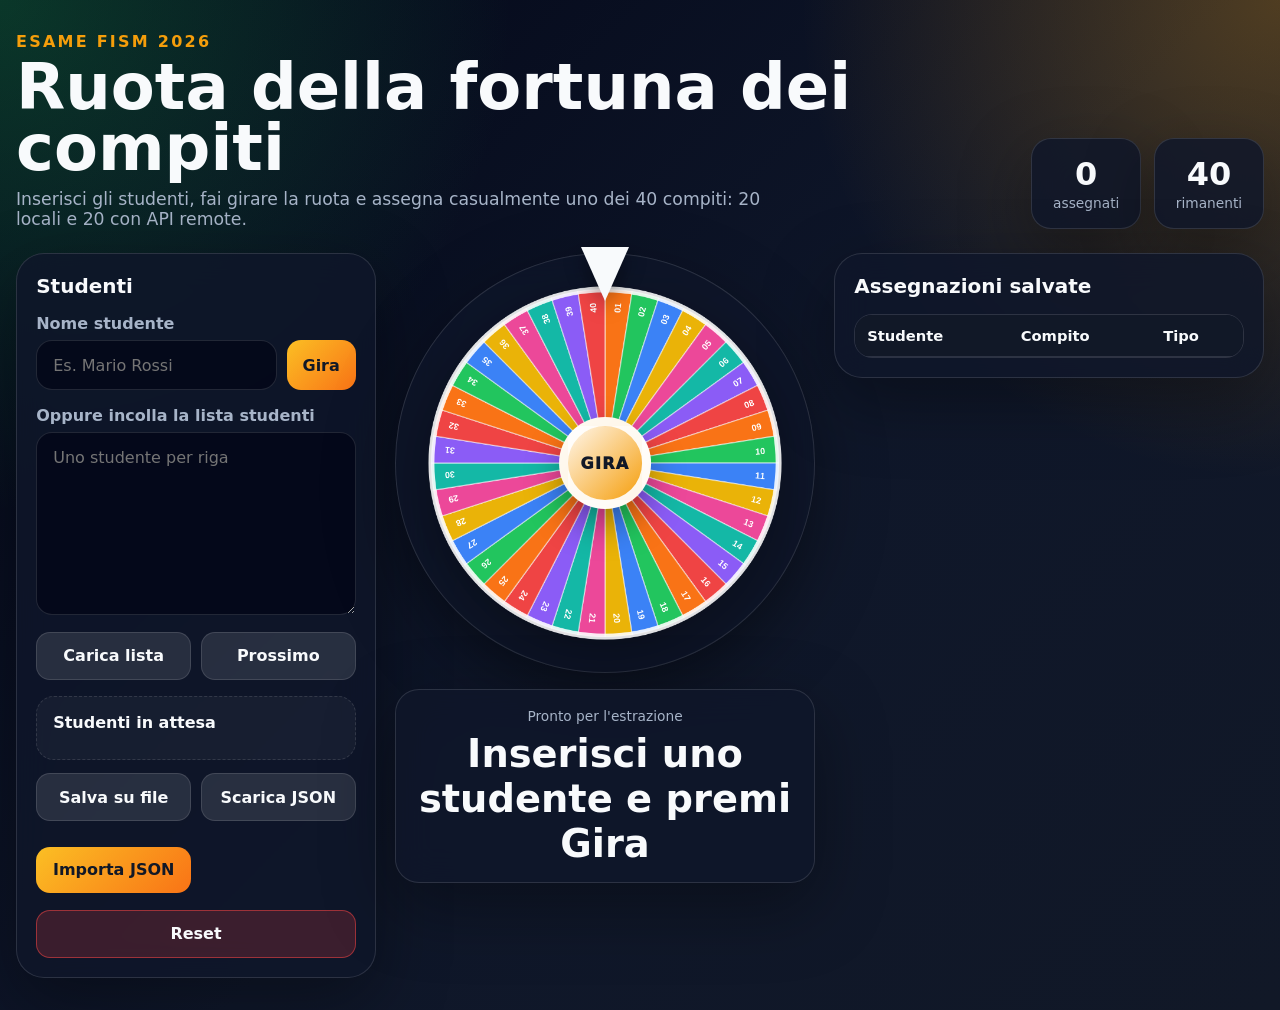
==== ESAME/ruota_assegnazione_esame_fism2026/index.html @ 1c54659e "Esame" ====
<!DOCTYPE html>
<html lang="it">
<head>
    <meta charset="UTF-8">
    <meta name="viewport" content="width=device-width, initial-scale=1.0">
    <title>Ruota assegnazione esame FISM 2026</title>
    <link rel="stylesheet" href="style.css">
</head>
<body>
    <main class="app">
        <section class="hero">
            <div>
                <p class="eyebrow">Esame FISM 2026</p>
                <h1>Ruota della fortuna dei compiti</h1>
                <p class="subtitle">Inserisci gli studenti, fai girare la ruota e assegna casualmente uno dei 40 compiti: 20 locali e 20 con API remote.</p>
            </div>
            <div class="stats" aria-label="Statistiche assegnazioni">
                <div><strong id="assignedCount">0</strong><span>assegnati</span></div>
                <div><strong id="remainingCount">40</strong><span>rimanenti</span></div>
            </div>
        </section>

        <section class="layout">
            <aside class="panel controls">
                <h2>Studenti</h2>
                <label for="studentName">Nome studente</label>
                <div class="inline-form">
                    <input id="studentName" type="text" placeholder="Es. Mario Rossi" autocomplete="off">
                    <button id="spinButton" type="button">Gira</button>
                </div>

                <label for="studentList">Oppure incolla la lista studenti</label>
                <textarea id="studentList" rows="8" placeholder="Uno studente per riga"></textarea>
                <div class="actions-grid">
                    <button id="loadStudentsButton" type="button" class="secondary">Carica lista</button>
                    <button id="nextStudentButton" type="button" class="secondary">Prossimo</button>
                </div>

                <div class="queue-box">
                    <h3>Studenti in attesa</h3>
                    <ol id="studentQueue"></ol>
                </div>

                <div class="actions-grid">
                    <button id="saveFileButton" type="button" class="secondary">Salva su file</button>
                    <button id="downloadButton" type="button" class="secondary">Scarica JSON</button>
                    <label class="file-button" for="importFile">Importa JSON</label>
                    <input id="importFile" type="file" accept="application/json">
                    <button id="resetButton" type="button" class="danger">Reset</button>
                </div>
            </aside>

            <section class="wheel-section">
                <div class="wheel-card">
                    <div class="pointer" aria-hidden="true"></div>
                    <canvas id="wheel" width="620" height="620" aria-label="Ruota dei compiti"></canvas>
                    <div class="wheel-center">
                        <span>GIRA</span>
                    </div>
                </div>
                <div id="result" class="result" aria-live="polite">
                    <span class="small">Pronto per l'estrazione</span>
                    <strong>Inserisci uno studente e premi Gira</strong>
                </div>
            </section>

            <aside class="panel assignments-panel">
                <h2>Assegnazioni salvate</h2>
                <div class="table-wrap">
                    <table>
                        <thead>
                            <tr>
                                <th>Studente</th>
                                <th>Compito</th>
                                <th>Tipo</th>
                            </tr>
                        </thead>
                        <tbody id="assignmentsTable"></tbody>
                    </table>
                </div>
            </aside>
        </section>
    </main>

    <script src="script.js"></script>
</body>
</html>
---- ESAME/ruota_assegnazione_esame_fism2026/style.css ----
:root {
    color-scheme: dark;
    --bg: #0f172a;
    --card: rgba(15, 23, 42, 0.82);
    --card-strong: #111827;
    --text: #f8fafc;
    --muted: #a7b4c8;
    --accent: #f59e0b;
    --accent-2: #22c55e;
    --danger: #ef4444;
    --border: rgba(255, 255, 255, 0.12);
    --shadow: 0 24px 70px rgba(0, 0, 0, 0.35);
    font-family: Inter, ui-sans-serif, system-ui, -apple-system, BlinkMacSystemFont, "Segoe UI", sans-serif;
}

* {
    box-sizing: border-box;
}

body {
    min-height: 100vh;
    margin: 0;
    color: var(--text);
    background:
        radial-gradient(circle at top left, rgba(34, 197, 94, 0.26), transparent 32rem),
        radial-gradient(circle at top right, rgba(245, 158, 11, 0.28), transparent 30rem),
        linear-gradient(135deg, #020617 0%, var(--bg) 54%, #111827 100%);
}

button,
input,
textarea {
    font: inherit;
}

button,
.file-button {
    border: 0;
    border-radius: 14px;
    padding: 0.85rem 1rem;
    color: #111827;
    background: linear-gradient(135deg, #fbbf24, #f97316);
    font-weight: 800;
    cursor: pointer;
    transition: transform 0.2s ease, filter 0.2s ease, opacity 0.2s ease;
    text-align: center;
}

button:hover,
.file-button:hover {
    transform: translateY(-2px);
    filter: brightness(1.06);
}

button:disabled {
    cursor: not-allowed;
    opacity: 0.45;
    transform: none;
}

.secondary {
    color: var(--text);
    background: rgba(255, 255, 255, 0.11);
    border: 1px solid var(--border);
}

.danger {
    color: var(--text);
    background: rgba(239, 68, 68, 0.2);
    border: 1px solid rgba(239, 68, 68, 0.55);
}

.app {
    width: min(1500px, calc(100% - 2rem));
    margin: 0 auto;
    padding: 2rem 0;
}

.hero {
    display: flex;
    align-items: end;
    justify-content: space-between;
    gap: 2rem;
    margin-bottom: 1.5rem;
}

.eyebrow {
    margin: 0 0 0.4rem;
    color: var(--accent);
    text-transform: uppercase;
    letter-spacing: 0.14em;
    font-weight: 900;
}

h1,
h2,
h3,
p {
    margin-top: 0;
}

h1 {
    margin-bottom: 0.65rem;
    font-size: clamp(2rem, 5vw, 4.8rem);
    line-height: 0.95;
}

h2 {
    font-size: 1.25rem;
}

.subtitle {
    max-width: 780px;
    margin-bottom: 0;
    color: var(--muted);
    font-size: 1.08rem;
}

.stats {
    display: grid;
    grid-template-columns: repeat(2, minmax(110px, 1fr));
    gap: 0.8rem;
}

.stats div,
.panel,
.wheel-card,
.result {
    border: 1px solid var(--border);
    background: var(--card);
    box-shadow: var(--shadow);
    backdrop-filter: blur(18px);
}

.stats div {
    border-radius: 20px;
    padding: 1rem 1.2rem;
    text-align: center;
}

.stats strong {
    display: block;
    font-size: 2rem;
}

.stats span,
.small {
    color: var(--muted);
    font-size: 0.86rem;
}

.layout {
    display: grid;
    grid-template-columns: minmax(270px, 360px) minmax(410px, 1fr) minmax(300px, 430px);
    gap: 1.2rem;
    align-items: start;
}

.panel {
    border-radius: 28px;
    padding: 1.2rem;
}

label {
    display: block;
    margin: 1rem 0 0.45rem;
    color: var(--muted);
    font-weight: 700;
}

input,
textarea {
    width: 100%;
    border: 1px solid var(--border);
    border-radius: 16px;
    padding: 0.9rem 1rem;
    color: var(--text);
    background: rgba(2, 6, 23, 0.74);
    outline: none;
}

input:focus,
textarea:focus {
    border-color: rgba(245, 158, 11, 0.7);
    box-shadow: 0 0 0 4px rgba(245, 158, 11, 0.12);
}

textarea {
    resize: vertical;
}

.inline-form {
    display: grid;
    grid-template-columns: 1fr auto;
    gap: 0.6rem;
}

.actions-grid {
    display: grid;
    grid-template-columns: repeat(2, 1fr);
    gap: 0.6rem;
    margin-top: 0.8rem;
}

.actions-grid .danger {
    grid-column: 1 / -1;
}

#importFile {
    display: none;
}

.queue-box {
    margin-top: 1rem;
    padding: 1rem;
    border: 1px dashed var(--border);
    border-radius: 18px;
    background: rgba(255, 255, 255, 0.04);
}

.queue-box h3 {
    margin-bottom: 0.7rem;
    font-size: 1rem;
}

#studentQueue {
    display: grid;
    gap: 0.45rem;
    max-height: 170px;
    margin: 0;
    padding-left: 1.2rem;
    overflow: auto;
    color: var(--muted);
}

.wheel-section {
    display: grid;
    gap: 1rem;
    justify-items: center;
}

.wheel-card {
    position: relative;
    width: min(100%, 720px);
    aspect-ratio: 1;
    border-radius: 50%;
    padding: clamp(0.7rem, 2vw, 1.6rem);
}

#wheel {
    width: 100%;
    height: 100%;
    display: block;
    filter: drop-shadow(0 22px 30px rgba(0, 0, 0, 0.35));
    transition: transform 5.5s cubic-bezier(0.13, 0.84, 0.17, 1);
}

.pointer {
    position: absolute;
    z-index: 3;
    top: -0.45rem;
    left: 50%;
    width: 0;
    height: 0;
    transform: translateX(-50%);
    border-left: 24px solid transparent;
    border-right: 24px solid transparent;
    border-top: 54px solid #f8fafc;
    filter: drop-shadow(0 8px 10px rgba(0, 0, 0, 0.35));
}

.wheel-center {
    position: absolute;
    inset: 50% auto auto 50%;
    z-index: 2;
    display: grid;
    place-items: center;
    width: 22%;
    aspect-ratio: 1;
    transform: translate(-50%, -50%);
    border-radius: 50%;
    border: 9px solid rgba(255, 255, 255, 0.9);
    color: #111827;
    background: linear-gradient(135deg, #fff7ed, #f59e0b);
    font-weight: 950;
    letter-spacing: 0.08em;
    box-shadow: 0 16px 35px rgba(0, 0, 0, 0.34);
}

.result {
    width: min(100%, 760px);
    border-radius: 24px;
    padding: 1rem 1.2rem;
    text-align: center;
}

.result strong {
    display: block;
    margin-top: 0.35rem;
    font-size: clamp(1.35rem, 3vw, 2.4rem);
}

.result.winner {
    animation: pop 0.7s ease both;
    border-color: rgba(34, 197, 94, 0.72);
}

.table-wrap {
    max-height: 620px;
    overflow: auto;
    border-radius: 18px;
    border: 1px solid var(--border);
}

table {
    width: 100%;
    border-collapse: collapse;
    font-size: 0.92rem;
}

th,
td {
    padding: 0.75rem;
    border-bottom: 1px solid var(--border);
    text-align: left;
    vertical-align: top;
}

th {
    position: sticky;
    top: 0;
    z-index: 1;
    background: var(--card-strong);
}

td {
    color: var(--muted);
}

@keyframes pop {
    0% { transform: scale(0.94); }
    60% { transform: scale(1.03); }
    100% { transform: scale(1); }
}

@media (max-width: 1180px) {
    .layout {
        grid-template-columns: 1fr;
    }

    .hero {
        align-items: start;
        flex-direction: column;
    }
}

@media (max-width: 620px) {
    .app {
        width: min(100% - 1rem, 1500px);
        padding: 1rem 0;
    }

    .stats,
    .inline-form,
    .actions-grid {
        grid-template-columns: 1fr;
    }

    .wheel-card {
        min-width: 0;
    }
}
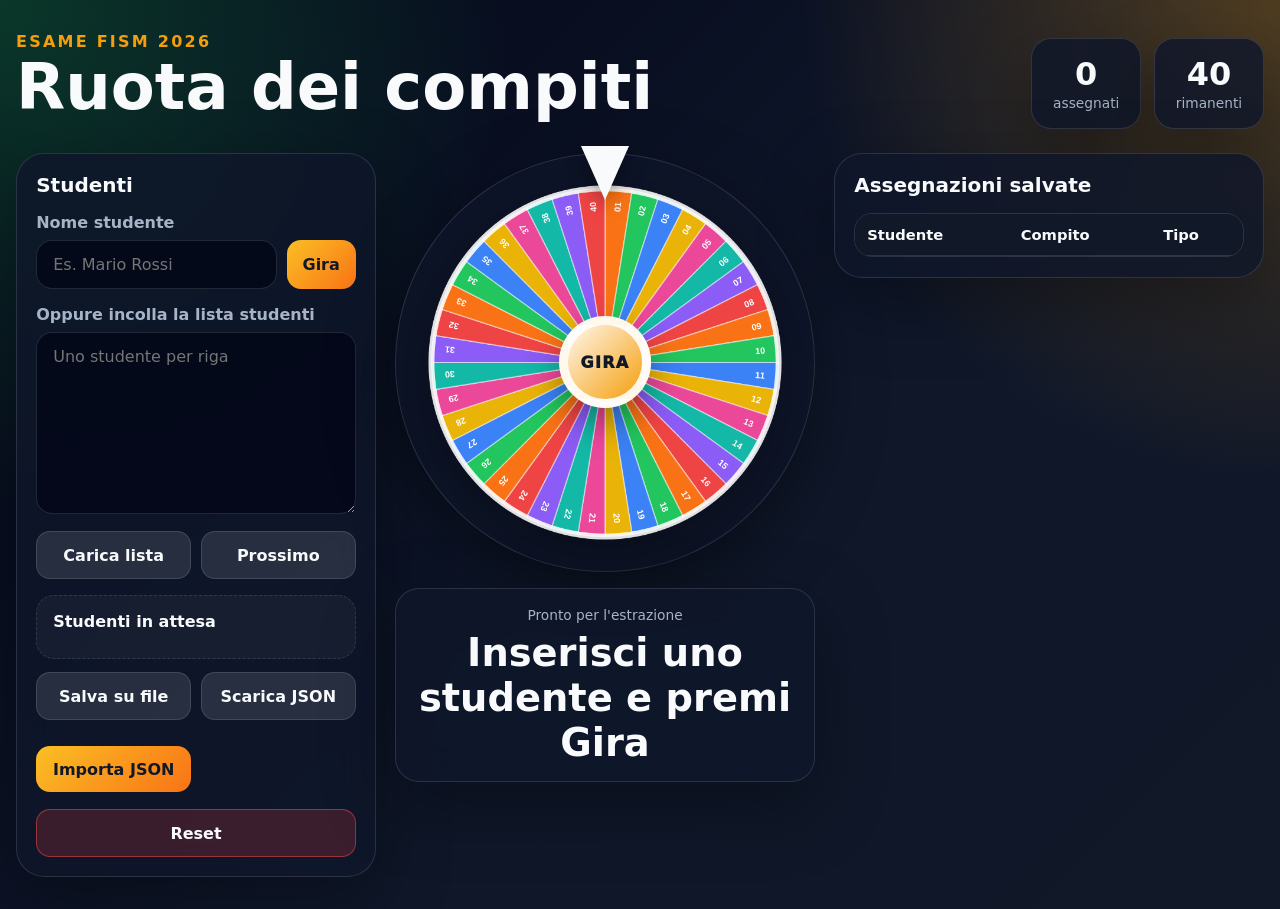
==== commit 95d22508: "Update exam assignment wheel and README Modified the title and commented out the subtitle in the exa" ====
--- a/ESAME/ruota_assegnazione_esame_fism2026/index.html
+++ b/ESAME/ruota_assegnazione_esame_fism2026/index.html
@@ -11,8 +11,8 @@
         <section class="hero">
             <div>
                 <p class="eyebrow">Esame FISM 2026</p>
-                <h1>Ruota della fortuna dei compiti</h1>
-                <p class="subtitle">Inserisci gli studenti, fai girare la ruota e assegna casualmente uno dei 40 compiti: 20 locali e 20 con API remote.</p>
+                <h1>Ruota dei compiti</h1>
+                <!-- <p class="subtitle">Inserisci gli studenti, fai girare la ruota e assegna casualmente uno dei 40 compiti: 20 locali e 20 con API remote.</p> -->
             </div>
             <div class="stats" aria-label="Statistiche assegnazioni">
                 <div><strong id="assignedCount">0</strong><span>assegnati</span></div>
